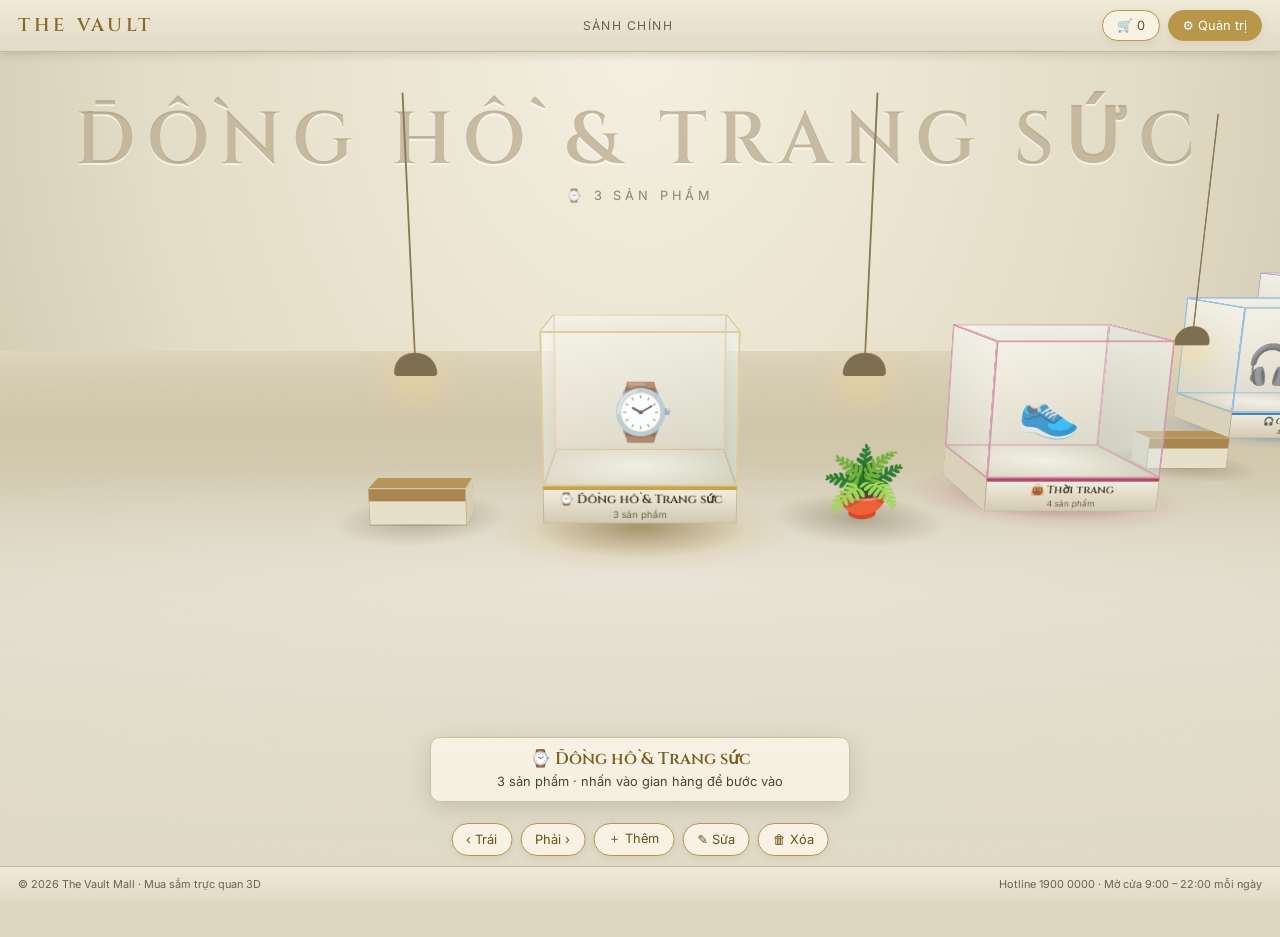
==== index.html @ 627761dc "Rename Mall-web7.html to index.html" ====
<!DOCTYPE html>
<html lang="vi">
<head>
<meta charset="UTF-8">
<meta name="viewport" content="width=device-width, initial-scale=1.0">
<title>The Vault – Gian hàng 3D</title>
<link href="https://fonts.googleapis.com/css2?family=Cinzel:wght@400;600&family=Inter:wght@300;400;600&display=swap" rel="stylesheet">
<style>
:root{--gold:#b8964a;--ink:#2d281d;--ease:cubic-bezier(.3,.7,.2,1)}
*{box-sizing:border-box}
html,body{margin:0;height:100%;overflow:hidden;background:#ddd6c1;color:var(--ink);font-family:Inter,system-ui,sans-serif;user-select:none;touch-action:none}
input{user-select:text}
/* ===== Khung nhìn (sơn trắng ngà) ===== */
.view{position:absolute;inset:52px 0 34px;background:radial-gradient(ellipse at 50% 0%,#f4efdf,#e3dcc6 55%,#c7bda2);transition:opacity .7s,transform .7s}
.view.off{opacity:0;pointer-events:none}
#hall.off{transform:scale(.9)}
.scene{position:absolute;inset:0;perspective:1000px;perspective-origin:50% 45%;transform:scale(var(--k,1))}
.world{position:absolute;inset:0;transform-style:preserve-3d}
.f{position:absolute}
/* ===== Sảnh: sàn đá và các tủ kính trưng bày ===== */
.stage{position:absolute;left:50%;top:50%;transform-style:preserve-3d;transition:transform .9s var(--ease);will-change:transform}
.stage.dive{transition:transform 1.3s cubic-bezier(.55,0,.85,.45)}
.lf{position:absolute;left:-1800px;top:-1000px;width:3600px;height:2000px;transform:translate3d(0,106px,-400px) rotateX(90deg);
 background:radial-gradient(ellipse 45% 22% at 50% 78%,rgba(255,255,255,.4),transparent),linear-gradient(#dcd4bb,#cfc5aa 45%,#e0dac7)}
.sh{position:absolute;left:-160px;top:-140px;width:320px;height:280px;transition:transform .8s var(--ease);
 background:radial-gradient(ellipse,rgba(70,55,25,.34) 0,transparent 52%),radial-gradient(ellipse,color-mix(in srgb,var(--c) 38%,transparent) 0,transparent 72%)}
.dc{position:absolute;left:0;top:0;width:0;height:0;transform-style:preserve-3d;transition:transform .8s var(--ease)}
.shd{position:absolute;left:-110px;top:-110px;width:220px;height:220px;transform:translateY(-2px) rotateX(90deg);background:radial-gradient(ellipse,rgba(70,55,25,.3) 0,transparent 62%)}
.plt{position:absolute;left:-45px;top:-92px;width:90px;height:90px;font-size:80px;text-align:center;line-height:90px}
.bn{position:absolute;left:-55px;top:-44px;width:110px;height:44px;transform-style:preserve-3d}
.bn .f{background:#e6dfca;border:1px solid #c0b595}
.bn .bf{width:110px;height:44px;transform:translateZ(22px);background:linear-gradient(#a98550 0 34%,#e6dfca 34%)}
.bn .bt{top:-22px;width:110px;height:44px;transform:rotateX(90deg);background:#b8935a}
.bn .bs1,.bn .bs2{left:33px;top:0;width:44px;height:44px;background:#d6cdb3}
.bn .bs1{transform:rotateY(-90deg) translateZ(55px)}.bn .bs2{transform:rotateY(90deg) translateZ(55px)}
.pd{position:absolute;left:-1px;top:-470px;width:2px;height:290px;background:#8a7a58}
.pd::after{content:'';position:absolute;left:-23px;top:276px;width:48px;height:26px;border-radius:24px 24px 4px 4px;background:#7d6f50;box-shadow:0 18px 34px 8px rgba(255,214,130,.4)}
.sign{position:absolute;top:6%;left:0;right:0;text-align:center;pointer-events:none}
.sign b{display:block;font:600 clamp(2rem,6.5vw,4.6rem)/1.1 Cinzel,serif;letter-spacing:.14em;text-transform:uppercase;color:rgba(125,98,48,.4);text-shadow:0 2px 0 #fff9;animation:sg .7s ease both}
.sign small{display:block;margin-top:6px;font-size:.8rem;letter-spacing:.3em;text-transform:uppercase;color:rgba(107,98,80,.75)}
@keyframes sg{from{opacity:0;transform:translateY(12px)}}
.ws{position:absolute;left:50%;top:46%;width:900px;margin-left:-450px;text-align:center;transform:translate3d(0,-345px,-299px);pointer-events:none;
 font:600 40px Cinzel,serif;letter-spacing:.16em;text-transform:uppercase;color:color-mix(in srgb,var(--cc,#c9a24b) 45%,#8a7a58);opacity:.6}
.booth{position:absolute;left:-100px;top:-100px;width:200px;height:200px;transform-style:preserve-3d;cursor:pointer;transition:transform .8s var(--ease);will-change:transform}
.booth .f{background:linear-gradient(135deg,rgba(255,255,255,.36),rgba(190,224,236,.14));border:2px solid color-mix(in srgb,var(--c) 55%,#fff)}
.booth .bk{left:0;top:0;width:200px;height:160px;transform:translateZ(-80px);background:linear-gradient(#f0ebdb,#dcd4be)}
.booth .lw,.booth .rw{top:0;width:160px;height:160px;transform:rotateY(90deg)}
.booth .lw{left:-80px}.booth .rw{left:120px}
.booth .gf{left:0;top:0;width:200px;height:160px;transform:translateZ(80px)}
.booth .rf{left:0;top:-80px;width:200px;height:160px;transform:rotateX(90deg)}
.booth .cf{left:0;top:80px;width:200px;height:160px;transform:rotateX(90deg);background:radial-gradient(circle,#f4efe0,#d5ccb3);border-color:#c4b99a;box-shadow:none}
.booth .pf{left:0;top:160px;width:200px;height:40px;transform:translateZ(80px);background:linear-gradient(#f0ebdb,#d3cab3);border:1px solid #c0b595;border-top:4px solid var(--c);box-shadow:none;
 display:flex;flex-direction:column;align-items:center;justify-content:center;color:#3a3326;font:600 13px/1.15 Cinzel,serif;text-align:center}
.booth .pf small{font:400 10px Inter,sans-serif;color:#6b6250;margin-top:2px}
.booth .ps,.booth .pr2{top:160px;width:160px;height:40px;transform:rotateY(90deg);background:#d9d1ba;border:1px solid #c0b595;box-shadow:none}
.booth .ps{left:-80px}.booth .pr2{left:120px}
.booth .pv{left:50px;top:42px;width:100px;height:110px;display:grid;place-items:center;font-size:62px;background:none;border:0;box-shadow:none;transform:translateZ(0)}
.pv img{width:84px;height:84px;object-fit:contain}
/* ===== Hành lang (không trần) ===== */
#hall{--ln:color-mix(in srgb,var(--cc,#c9a24b) 55%,#8a7a58)}
#hall .world{transform:rotateX(-9deg) rotateY(-9deg);transform-origin:50% 46%}
.cam{position:absolute;left:50%;top:46%;transform-style:preserve-3d;transition:transform .8s cubic-bezier(.25,.8,.25,1);will-change:transform}
#pils{position:absolute;left:0;top:0;transform-style:preserve-3d}
.cam>.fl,.cam>.wl{position:absolute;left:-1500px;width:3000px}
.cam>.fl{top:-350px;height:1000px;transform:translateX(var(--q,0px)) translateZ(200px) rotateX(90deg);background:radial-gradient(ellipse 40% 25% at 50% 60%,rgba(255,255,255,.3),transparent),linear-gradient(#c9bfa4,#e0dac7)}
.cam>.wl{top:-370px;height:520px;transform:translateX(var(--q,0px)) translateZ(-300px);background:linear-gradient(transparent calc(100% - 3px),var(--ln) 0),linear-gradient(#ece6d3,#d6cdb3)}
.pil{position:absolute;top:-10px;width:120px;height:160px;transform-style:preserve-3d;cursor:pointer}
.pil .f{left:0;top:0;width:120px;height:160px}
.pil .fr{transform:translateZ(60px);background:linear-gradient(#efe9d8,#dcd3ba)}
.pil .l{transform:rotateY(-90deg) translateZ(60px);background:linear-gradient(#cfc5a8,#bdb294)}
.pil .r{transform:rotateY(90deg) translateZ(60px);background:linear-gradient(#e2dac3,#cdc3a6)}
.pil .tp{top:-60px;height:120px;transform:rotateX(90deg);background:linear-gradient(135deg,#f4efdf,#dcd3ba)}
.pil.on .tp{background:radial-gradient(circle,#fffaf0,#f2d58c 90%)}
.pl{left:15px;top:34px;width:90px;padding:6px 2px;text-align:center;transform:translateZ(61px);color:#3a3326;font:600 11px/1.15 Cinzel,serif;
 background:linear-gradient(#f7f2e3,#e6dec6);border:1px solid var(--gold);box-shadow:0 3px 8px #0003}
.pl i{display:block;margin-top:3px;font:600 10px Inter,sans-serif;font-style:normal;color:#7a5c1e}
.lamp{position:absolute;left:40px;top:-258px;width:40px;height:12px;border-radius:6px 6px 0 0;background:#7d6f50}
.sp{position:absolute;left:-10px;top:-150px;width:140px;height:140px;display:grid;place-items:center;font-size:84px;transform:translateZ(1px);
 opacity:.8;transition:transform .7s cubic-bezier(.34,1.4,.64,1),opacity .7s}
.pil.on .sp{transform:translateZ(1px) scale(1.3) translateY(-12px);opacity:1;text-shadow:0 20px 16px #0004}
.sp img{width:110px;height:110px;object-fit:contain;border-radius:10px}
.pv>div,.pil.on .sp>div{animation:fl 5s ease-in-out infinite}
@keyframes fl{50%{transform:translateY(-14px)}}
.cone{position:absolute;left:-70px;top:-240px;width:260px;height:240px;transform:translateZ(-1px);pointer-events:none;
 clip-path:polygon(38% 0,62% 0,100% 100%,0 100%);background:linear-gradient(rgba(255,214,120,.75),rgba(255,224,150,.08));opacity:0;transition:opacity .6s}
.pil.on .cone{opacity:1}
/* ===== Đầu trang, chân trang, điều khiển ===== */
.top,.ft{position:fixed;left:0;right:0;z-index:40;display:flex;align-items:center;justify-content:space-between;gap:12px;padding:0 18px;background:linear-gradient(#efe9d7,#e2dbc6);color:#6b6250}
.top{top:0;height:52px;border-bottom:1px solid #c4b99a;box-shadow:0 2px 10px #0002}
.ft{bottom:0;height:34px;border-top:1px solid #c4b99a;font-size:.68rem;white-space:nowrap;overflow:hidden}
.brand{font:600 1.15rem Cinzel,serif;letter-spacing:.2em;color:#8a6a2a}
.crumb{font-size:.76rem;text-transform:uppercase;letter-spacing:.12em}
.crumb a{color:#8a6a2a;cursor:pointer}
.tr{display:flex;gap:8px;align-items:center}
@media(max-width:640px){.crumb,.ft span:last-child{display:none}}
#info{position:fixed;left:50%;bottom:98px;transform:translateX(-50%);z-index:20;width:min(92vw,420px);text-align:center;padding:10px 14px;background:#f7f2e4f2;border:1px solid #cbbf9f;border-radius:10px;box-shadow:0 6px 24px #0002}
#info h2{margin:0 0 4px;font:600 1.05rem Cinzel,serif;color:#7a5c1e}
#info p{margin:2px 0;font-size:.8rem;color:#4b4435}
.pr{font-weight:600;margin:6px 0}
button{font:inherit;cursor:pointer;color:#6b4f17;background:#f7f2e4;border:1px solid var(--gold);border-radius:20px;padding:7px 14px;font-size:.8rem;box-shadow:0 2px 8px #0001}
button:hover{background:var(--gold);color:#fff}
.bar{position:fixed;bottom:44px;left:50%;transform:translateX(-50%);z-index:30;display:flex;gap:8px;flex-wrap:wrap;justify-content:center;width:96vw}
.adm{display:none}body.admin .adm{display:inline-block}
body[data-v=lobby] .ho{display:none}
body.admin #adm{background:var(--gold);color:#fff}
dialog{background:#f7f2e4;color:var(--ink);border:1px solid var(--gold);border-radius:12px;padding:18px;width:min(92vw,380px)}
dialog::backdrop{background:#0006}
dialog h3{margin:0 0 6px;font:600 1rem Cinzel,serif;color:#7a5c1e}
dialog label{display:block;margin:9px 0;font-size:.75rem;color:#6b6250}
dialog input{width:100%;margin-top:3px;padding:7px;background:#fff;color:#222;border:1px solid #cbbf9f;border-radius:6px}
dialog .ac{display:flex;gap:8px;justify-content:flex-end;margin-top:12px}
</style>
</head>
<body data-v="lobby" class="admin">

<header class="top"><b class="brand">THE VAULT</b><div class="crumb" id="sub"></div>
  <div class="tr"><button id="cart">🛒 0</button><button id="adm" title="Bật/tắt chế độ quản trị">⚙ Quản trị</button></div></header>

<!-- Sảnh gian hàng -->
<section id="lobby" class="view"><div class="sign" id="sign"></div><div class="scene"><div class="stage" id="stage"></div></div></section>
<!-- Hành lang -->
<section id="hall" class="view off"><div class="scene"><div class="world">
  <div class="ws" id="ws"></div>
  <div class="cam" id="cam"><div class="fl"></div><div class="wl"></div><div id="pils"></div></div>
</div></div></section>

<div id="info"></div>
<nav class="bar">
  <button id="back" class="ho">⌂ Về sảnh</button>
  <button id="prev">‹ Trái</button><button id="next">Phải ›</button>
  <button id="add" class="adm">＋ Thêm</button><button id="edit" class="adm">✎ Sửa</button><button id="del" class="adm">🗑 Xóa</button>
</nav>
<footer class="ft"><span>© 2026 The Vault Mall · Mua sắm trực quan 3D</span><span>Hotline 1900 0000 · Mở cửa 9:00 – 22:00 mỗi ngày</span></footer>
<dialog id="dlg"></dialog>

<script>
const $=s=>document.querySelector(s);
const esc=s=>String(s??'').replace(/[&<>"']/g,c=>({'&':'&amp;','<':'&lt;','>':'&gt;','"':'&quot;',"'":'&#39;'}[c]));
const money=n=>Number(n||0).toLocaleString('vi-VN')+'đ';
const uid=()=>Math.random().toString(36).slice(2,9);
const KEY='vault3d_v1', S=260; // S = khoảng cách giữa các trụ

/* ===== Dữ liệu (lưu trong localStorage) ===== */
const P=(name,price,icon,desc)=>({id:uid(),name,price,icon,desc,img:''});
const seed=()=>[
 {id:uid(),name:'Đồng hồ & Trang sức',icon:'⌚',color:'#c9a24b',products:[P('Chrono X1',24500000,'⌚','Đồng hồ cơ vỏ vàng, dây da thủ công'),P('Nhẫn Kim Cương',38000000,'💍','Kim cương tự nhiên 1 carat'),P('Vòng Ngọc',9800000,'📿','Ngọc bích chế tác thủ công')]},
 {id:uid(),name:'Thời trang',icon:'👜',color:'#b5486a',products:[P('Aero Steppers',1200000,'👟','Giày thể thao phiên bản giới hạn'),P('Lumière Tote',4600000,'👜','Túi da bê cao cấp'),P('Áo Khoác Da',6900000,'🧥','Da thật, lót lụa'),P('Mũ Dạ',890000,'🎩','Dáng cổ điển')]},
 {id:uid(),name:'Công nghệ',icon:'🎧',color:'#3a86c8',products:[P('Sonic Pro',8500000,'🎧','Tai nghe chống ồn chủ động'),P('Phone X',21900000,'📱','Màn hình OLED 120Hz'),P('Laptop Air',32000000,'💻','Mỏng nhẹ, pin 20 giờ'),P('Camera Pro',15500000,'📷','Cảm biến full-frame')]},
 {id:uid(),name:'Nước hoa & Làm đẹp',icon:'🧴',color:'#7a4fb5',products:[P('Essence No.5',3200000,'🧴','Hương hoa cỏ tinh tế'),P('Son Lụa',650000,'💄','Lì mịn, lâu trôi'),P('Gương Pha Lê',1800000,'🪞','Viền pha lê chạm khắc')]}
];
let cats;try{cats=JSON.parse(localStorage.getItem(KEY))}catch(e){}
if(!Array.isArray(cats)||!cats.length)cats=seed();
const save=()=>{try{localStorage.setItem(KEY,JSON.stringify(cats))}catch(e){}};

let view='lobby',cur=0,ci=0,pi=0,cart=0,R=380,step=0;
const act=()=>cur;
const art=o=>o.img?`<img src="${esc(o.img)}" alt="">`:esc(o.icon);

/* ===== Sảnh ===== */
// Các gian xếp theo cung tròn lớn (quay thẳng mặt ra trước), gian được chọn nằm giữa và nâng lên
const ps=(j,y)=>{const x=(j-cur)*500;return `translate3d(${x}px,${y}px,${-x*x/2000}px)`};
const bt=i=>ps(i,i===cur?-26:0);
const BENCH='<div class="bn"><div class="f bf"></div><div class="f bt"></div><div class="f bs1"></div><div class="f bs2"></div></div>';
let lastSign='';
function drawLobby(){
  const n=cats.length;cur=Math.max(0,Math.min(cur,n-1));
  let h='<div class="lf"></div>';
  for(let i=0;i<=n;i++)h+=`<div class="dc" style="transform:${ps(i-.5,106)}"><div class="shd"></div><div class="pd"></div>${i%2?'<div class="plt">🪴</div>':BENCH}</div>`; // đèn thả + ghế/cây giữa các gian
  h+=cats.map((c,i)=>`<div class="sh" style="--c:${esc(c.color)};transform:${ps(i,104)} rotateX(90deg)"></div>`).join('');
  h+=cats.map((c,i)=>{const p=c.products[0];return `<div class="booth" data-i="${i}" style="--c:${esc(c.color)};transform:${bt(i)}">
   <div class="f bk"></div><div class="f lw"></div><div class="f rw"></div><div class="f rf"></div><div class="f cf"></div>
   <div class="f ps"></div><div class="f pr2"></div>
   <div class="f pv"><div>${p?art(p):esc(c.icon)}</div></div><div class="f gf"></div>
   <div class="f pf">${esc(c.icon)} ${esc(c.name)}<small>${c.products.length} sản phẩm</small></div></div>`}).join('');
  $('#stage').innerHTML=h;
  turnLobby();
}
function turnLobby(dive){ // dive=true: lao thẳng vào gian hàng
  const st=$('#stage');st.classList.toggle('dive',!!dive);
  st.style.transform=dive?'rotateX(0deg) translateZ(1000px)':'rotateX(-12deg) translateZ(-100px)';
  document.querySelectorAll('.booth').forEach((b,i)=>{b.style.transform=bt(i);b.classList.toggle('on',i===cur)});
  document.querySelectorAll('#stage .sh').forEach((e,i)=>e.style.transform=ps(i,104)+' rotateX(90deg)');
  document.querySelectorAll('#stage .dc').forEach((e,i)=>e.style.transform=ps(i-.5,106));
  const c=cats[cur],k=c?c.id+c.name+c.icon+c.products.length:'';
  if(k!==lastSign){lastSign=k;$('#sign').innerHTML=c?`<b>${esc(c.name)}</b><small>${esc(c.icon)} ${c.products.length} sản phẩm</small>`:''}
  info();
}

/* ===== Hành lang ===== */
function drawHall(){
  const c=cats[ci],n=c.products.length;
  $('#hall').style.setProperty('--cc',c.color);
  $('#ws').textContent=c.icon+' '+c.name;
  let d='';
  for(let i=0;i<n;i++)d+=`<div class="dc" style="left:${i*S}px;top:150px"><div class="shd"></div></div>`;           // bóng dưới trụ
  for(let i=-1;i<n;i++)d+=`<div class="dc" style="left:${(i+.5)*S}px;top:150px;transform:translateZ(-170px)"><div class="shd" style="left:-75px;top:-40px;width:150px;height:80px"></div>${BENCH}</div>`; // ghế dài phía sau
  [-S*.9,(n-1)*S+S*.9].forEach(x=>d+=`<div class="dc" style="left:${x}px;top:150px"><div class="shd" style="left:-45px;top:-45px;width:90px;height:90px"></div><div class="plt">🪴</div></div>`); // cây hai đầu
  $('#pils').innerHTML=d+c.products.map((p,i)=>`<div class="pil" data-i="${i}" style="left:${i*S-60}px"><div class="lamp"></div><div class="cone"></div>
   <div class="f fr"></div><div class="f l"></div><div class="f r"></div><div class="f tp"></div>
   <div class="f pl">${esc(p.name)}<i>${money(p.price)}</i></div>
   <div class="sp"><div>${art(p)}</div></div></div>`).join('');
  moveHall();
}
function moveHall(){
  const x=pi*S,cam=$('#cam');
  cam.style.setProperty('--q',x+'px'); // sàn/tường đi theo camera, chỉ dùng transform (mượt)
  cam.style.transform=`translate3d(${-x}px,0,0)`;
  document.querySelectorAll('.pil').forEach((e,i)=>e.classList.toggle('on',i===pi));
  info();
}

/* ===== Thông tin ===== */
function info(){
  let h='';
  if(view==='lobby'){
    const c=cats[act()];$('#sub').textContent='Sảnh chính';
    h=c?`<h2>${esc(c.icon)} ${esc(c.name)}</h2><p>${c.products.length} sản phẩm · nhấn vào gian hàng để bước vào</p>`:'<p>Chưa có gian hàng. Nhấn ＋ Thêm để tạo.</p>';
  }else{
    const c=cats[ci],p=c.products[pi];$('#sub').innerHTML=`<a id="home">Sảnh chính</a> › ${esc(c.icon)} ${esc(c.name)}`;
    h=p?`<h2>${esc(p.name)}</h2><p>${esc(p.desc||'')}</p><div class="pr">${money(p.price)}</div><button class="buy">Thêm vào giỏ</button>`:'<p>Gian hàng trống. Nhấn ＋ Thêm để thêm sản phẩm.</p>';
  }
  $('#info').innerHTML=h;
}

/* ===== Điều hướng ===== */
function show(v){
  view=v;document.body.dataset.v=v;
  $('#lobby').classList.toggle('off',v!=='lobby');$('#hall').classList.toggle('off',v!=='hall');
  v==='lobby'?drawLobby():moveHall();
}
let busy=false;
function enter(i){
  if(busy||!cats.length)return;busy=true;
  cur=i;turnLobby(true);                             // phóng to nuốt trọn tầm nhìn
  setTimeout(()=>{ci=i;pi=0;drawHall();show('hall')},950);
  setTimeout(()=>busy=false,1400);
}
function go(d){
  if(busy)return;
  if(view==='lobby'){if(cats.length){cur=Math.max(0,Math.min(cats.length-1,cur+d));turnLobby()}}
  else{const m=cats[ci].products.length;if(m){pi=Math.max(0,Math.min(m-1,pi+d));moveHall()}}
}
addEventListener('keydown',e=>{
  if($('#dlg').open)return;const k=e.key;
  if(k==='ArrowRight'||k==='d')go(1);else if(k==='ArrowLeft'||k==='a')go(-1);
  else if(k==='Enter'&&view==='lobby'&&cats.length)enter(act());
  else if(k==='Escape'&&view==='hall')show('lobby');
});
let wt=0;addEventListener('wheel',e=>{
  const t=Date.now();if(t-wt<450)return;wt=t;
  const d=Math.abs(e.deltaX)>Math.abs(e.deltaY)?e.deltaX:e.deltaY;if(d)go(d>0?1:-1);
},{passive:true});
let sx=0,mv=false;
addEventListener('pointerdown',e=>{sx=e.clientX;mv=false});
addEventListener('pointerup',e=>{
  if(e.target.closest('dialog,.bar,#info,.tr'))return;
  const d=e.clientX-sx;if(Math.abs(d)>40){mv=true;go(d<0?1:-1)}
});
$('#lobby').addEventListener('click',e=>{if(mv)return;const b=e.target.closest('.booth');if(b)enter(+b.dataset.i)});
$('#hall').addEventListener('click',e=>{if(mv)return;const b=e.target.closest('.pil');if(b){pi=+b.dataset.i;moveHall()}});
$('#info').onclick=e=>{if(e.target.matches('.buy'))$('#cart').textContent='🛒 '+(++cart)};
$('#prev').onclick=()=>go(-1);$('#next').onclick=()=>go(1);
$('#back').onclick=()=>show('lobby');
$('#sub').onclick=e=>{if(e.target.id==='home'&&view==='hall')show('lobby')};
$('#adm').onclick=()=>document.body.classList.toggle('admin');

/* ===== Biểu mẫu thêm/sửa ===== */
function form(title,fields,vals,ok){
  const dlg=$('#dlg');
  dlg.innerHTML=`<form method="dialog"><h3>${title}</h3>`+
   fields.map(f=>`<label>${f[1]}<input name="${f[0]}" type="${f[2]||'text'}" value="${esc(vals[f[0]]??'')}" ${f[3]||''}></label>`).join('')+
   `<div class="ac"><button value="x" formnovalidate>Hủy</button><button value="ok">Lưu</button></div></form>`;
  dlg.returnValue='';
  dlg.onclose=()=>{if(dlg.returnValue==='ok')ok(Object.fromEntries(new FormData(dlg.querySelector('form'))))};
  dlg.showModal();
}
const shrink=f=>new Promise(r=>{ // thu nhỏ ảnh tải lên để lưu gọn
  const im=new Image();im.onload=()=>{const k=Math.min(1,256/Math.max(im.width,im.height)),c=document.createElement('canvas');
  c.width=im.width*k;c.height=im.height*k;c.getContext('2d').drawImage(im,0,0,c.width,c.height);r(c.toDataURL('image/webp',.85))};
  im.src=URL.createObjectURL(f);
});
function catForm(c){
  const isNew=!c;c=c||{name:'',icon:'🛍️',color:'#c9a24b'};
  form(isNew?'Thêm gian hàng':'Sửa gian hàng',[['name','Tên gian hàng','text','required'],['icon','Biểu tượng (emoji)'],['color','Màu chủ đạo','color']],c,d=>{
    if(isNew){cats.push({id:uid(),products:[],...d});cur=cats.length-1}else Object.assign(c,d);
    save();drawLobby();
  });
}
function prodForm(p){
  const isNew=!p,c=cats[ci];p=p||{name:'',price:0,icon:'📦',desc:'',img:''};
  const has=(p.img||'').startsWith('data:');
  form(isNew?'Thêm sản phẩm':'Sửa sản phẩm',[['name','Tên sản phẩm','text','required'],['price','Giá (đồng)','number','min="0"'],['icon','Biểu tượng (emoji)'],['desc','Mô tả ngắn'],['url','Link ảnh (tùy chọn)','url'],['file','Hoặc tải ảnh lên','file','accept="image/*"']],
   {...p,url:has?'':p.img},async d=>{
    let img=d.url.trim();
    if(d.file&&d.file.size)img=await shrink(d.file);else if(!img&&has)img=p.img;
    const v={name:d.name,price:+d.price||0,icon:d.icon||'📦',desc:d.desc,img};
    if(isNew){c.products.push({id:uid(),...v});pi=c.products.length-1}else Object.assign(p,v);
    save();drawHall();
  });
}
$('#add').onclick=()=>view==='lobby'?catForm():prodForm();
$('#edit').onclick=()=>{
  if(view==='lobby'){if(cats.length)catForm(cats[act()])}
  else{const p=cats[ci].products[pi];if(p)prodForm(p)}
};
$('#del').onclick=()=>{
  if(view==='lobby'){
    const i=act(),c=cats[i];
    if(c&&confirm(`Xóa gian hàng "${c.name}" cùng toàn bộ sản phẩm?`)){cats.splice(i,1);save();drawLobby()}
  }else{
    const l=cats[ci].products,p=l[pi];
    if(p&&confirm(`Xóa sản phẩm "${p.name}"?`)){l.splice(pi,1);pi=Math.max(0,Math.min(pi,l.length-1));save();drawHall()}
  }
};

/* ===== Khởi động ===== */
const fit=()=>document.documentElement.style.setProperty('--k',Math.max(.5,Math.min(1,(innerHeight-86)/760,innerWidth/820)));
addEventListener('resize',fit);fit();
drawLobby();
</script>
</body>
</html>
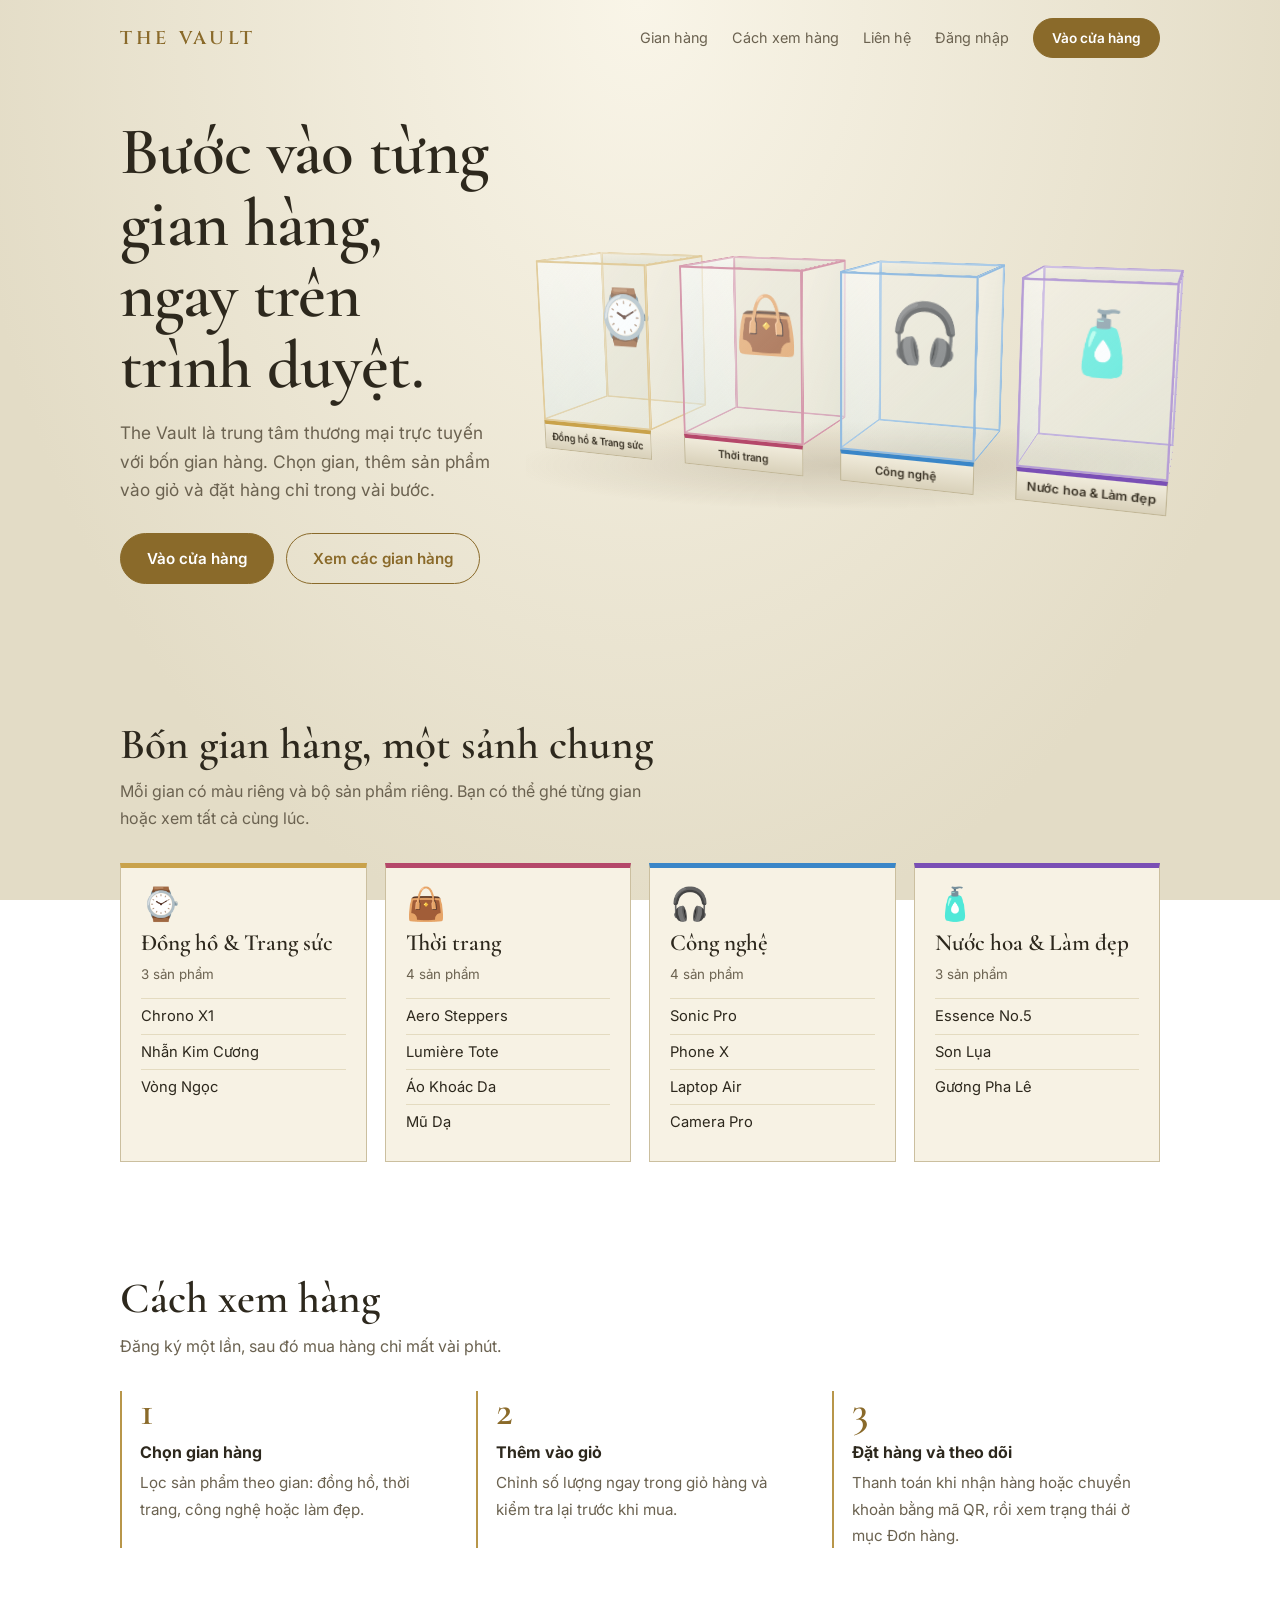
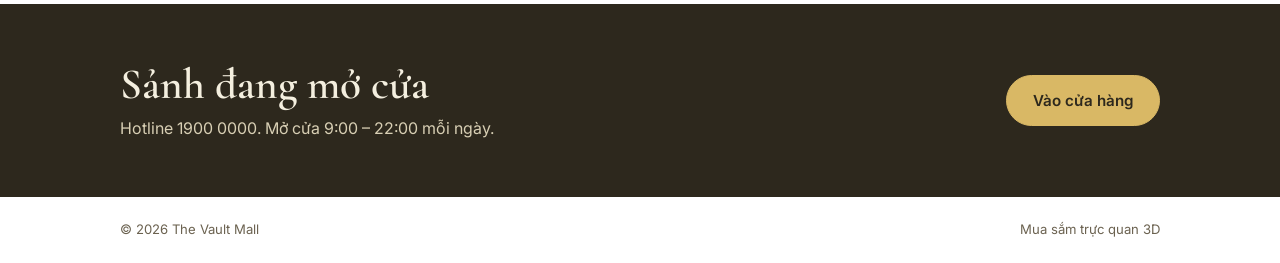
==== commit 7457da3d: "Add files via upload" ====
--- a/index.html
+++ b/index.html
@@ -3,320 +3,171 @@
 <head>
 <meta charset="UTF-8">
 <meta name="viewport" content="width=device-width, initial-scale=1.0">
-<title>The Vault – Gian hàng 3D</title>
-<link href="https://fonts.googleapis.com/css2?family=Cinzel:wght@400;600&family=Inter:wght@300;400;600&display=swap" rel="stylesheet">
+<title>The Vault – Trung tâm thương mại trực tuyến</title>
+<meta name="description" content="The Vault là trung tâm thương mại trực tuyến với bốn gian hàng. Chọn gian, thêm sản phẩm vào giỏ và đặt hàng chỉ trong vài bước.">
+<link href="https://fonts.googleapis.com/css2?family=Cinzel:wght@600&family=Cormorant+Garamond:wght@500;600;700&family=Inter:wght@400;600&display=swap" rel="stylesheet">
 <style>
-:root{--gold:#b8964a;--ink:#2d281d;--ease:cubic-bezier(.3,.7,.2,1)}
+:root{--ivory:#f7f2e4;--parch:#e3dcc6;--ink:#2d281d;--mute:#6b6250;--gold:#b8964a;--gold-d:#8a6a2a;--line:#cbbf9f}
 *{box-sizing:border-box}
-html,body{margin:0;height:100%;overflow:hidden;background:#ddd6c1;color:var(--ink);font-family:Inter,system-ui,sans-serif;user-select:none;touch-action:none}
-input{user-select:text}
-/* ===== Khung nhìn (sơn trắng ngà) ===== */
-.view{position:absolute;inset:52px 0 34px;background:radial-gradient(ellipse at 50% 0%,#f4efdf,#e3dcc6 55%,#c7bda2);transition:opacity .7s,transform .7s}
-.view.off{opacity:0;pointer-events:none}
-#hall.off{transform:scale(.9)}
-.scene{position:absolute;inset:0;perspective:1000px;perspective-origin:50% 45%;transform:scale(var(--k,1))}
-.world{position:absolute;inset:0;transform-style:preserve-3d}
-.f{position:absolute}
-/* ===== Sảnh: sàn đá và các tủ kính trưng bày ===== */
-.stage{position:absolute;left:50%;top:50%;transform-style:preserve-3d;transition:transform .9s var(--ease);will-change:transform}
-.stage.dive{transition:transform 1.3s cubic-bezier(.55,0,.85,.45)}
-.lf{position:absolute;left:-1800px;top:-1000px;width:3600px;height:2000px;transform:translate3d(0,106px,-400px) rotateX(90deg);
- background:radial-gradient(ellipse 45% 22% at 50% 78%,rgba(255,255,255,.4),transparent),linear-gradient(#dcd4bb,#cfc5aa 45%,#e0dac7)}
-.sh{position:absolute;left:-160px;top:-140px;width:320px;height:280px;transition:transform .8s var(--ease);
- background:radial-gradient(ellipse,rgba(70,55,25,.34) 0,transparent 52%),radial-gradient(ellipse,color-mix(in srgb,var(--c) 38%,transparent) 0,transparent 72%)}
-.dc{position:absolute;left:0;top:0;width:0;height:0;transform-style:preserve-3d;transition:transform .8s var(--ease)}
-.shd{position:absolute;left:-110px;top:-110px;width:220px;height:220px;transform:translateY(-2px) rotateX(90deg);background:radial-gradient(ellipse,rgba(70,55,25,.3) 0,transparent 62%)}
-.plt{position:absolute;left:-45px;top:-92px;width:90px;height:90px;font-size:80px;text-align:center;line-height:90px}
-.bn{position:absolute;left:-55px;top:-44px;width:110px;height:44px;transform-style:preserve-3d}
-.bn .f{background:#e6dfca;border:1px solid #c0b595}
-.bn .bf{width:110px;height:44px;transform:translateZ(22px);background:linear-gradient(#a98550 0 34%,#e6dfca 34%)}
-.bn .bt{top:-22px;width:110px;height:44px;transform:rotateX(90deg);background:#b8935a}
-.bn .bs1,.bn .bs2{left:33px;top:0;width:44px;height:44px;background:#d6cdb3}
-.bn .bs1{transform:rotateY(-90deg) translateZ(55px)}.bn .bs2{transform:rotateY(90deg) translateZ(55px)}
-.pd{position:absolute;left:-1px;top:-470px;width:2px;height:290px;background:#8a7a58}
-.pd::after{content:'';position:absolute;left:-23px;top:276px;width:48px;height:26px;border-radius:24px 24px 4px 4px;background:#7d6f50;box-shadow:0 18px 34px 8px rgba(255,214,130,.4)}
-.sign{position:absolute;top:6%;left:0;right:0;text-align:center;pointer-events:none}
-.sign b{display:block;font:600 clamp(2rem,6.5vw,4.6rem)/1.1 Cinzel,serif;letter-spacing:.14em;text-transform:uppercase;color:rgba(125,98,48,.4);text-shadow:0 2px 0 #fff9;animation:sg .7s ease both}
-.sign small{display:block;margin-top:6px;font-size:.8rem;letter-spacing:.3em;text-transform:uppercase;color:rgba(107,98,80,.75)}
-@keyframes sg{from{opacity:0;transform:translateY(12px)}}
-.ws{position:absolute;left:50%;top:46%;width:900px;margin-left:-450px;text-align:center;transform:translate3d(0,-345px,-299px);pointer-events:none;
- font:600 40px Cinzel,serif;letter-spacing:.16em;text-transform:uppercase;color:color-mix(in srgb,var(--cc,#c9a24b) 45%,#8a7a58);opacity:.6}
-.booth{position:absolute;left:-100px;top:-100px;width:200px;height:200px;transform-style:preserve-3d;cursor:pointer;transition:transform .8s var(--ease);will-change:transform}
-.booth .f{background:linear-gradient(135deg,rgba(255,255,255,.36),rgba(190,224,236,.14));border:2px solid color-mix(in srgb,var(--c) 55%,#fff)}
-.booth .bk{left:0;top:0;width:200px;height:160px;transform:translateZ(-80px);background:linear-gradient(#f0ebdb,#dcd4be)}
-.booth .lw,.booth .rw{top:0;width:160px;height:160px;transform:rotateY(90deg)}
-.booth .lw{left:-80px}.booth .rw{left:120px}
-.booth .gf{left:0;top:0;width:200px;height:160px;transform:translateZ(80px)}
-.booth .rf{left:0;top:-80px;width:200px;height:160px;transform:rotateX(90deg)}
-.booth .cf{left:0;top:80px;width:200px;height:160px;transform:rotateX(90deg);background:radial-gradient(circle,#f4efe0,#d5ccb3);border-color:#c4b99a;box-shadow:none}
-.booth .pf{left:0;top:160px;width:200px;height:40px;transform:translateZ(80px);background:linear-gradient(#f0ebdb,#d3cab3);border:1px solid #c0b595;border-top:4px solid var(--c);box-shadow:none;
- display:flex;flex-direction:column;align-items:center;justify-content:center;color:#3a3326;font:600 13px/1.15 Cinzel,serif;text-align:center}
-.booth .pf small{font:400 10px Inter,sans-serif;color:#6b6250;margin-top:2px}
-.booth .ps,.booth .pr2{top:160px;width:160px;height:40px;transform:rotateY(90deg);background:#d9d1ba;border:1px solid #c0b595;box-shadow:none}
-.booth .ps{left:-80px}.booth .pr2{left:120px}
-.booth .pv{left:50px;top:42px;width:100px;height:110px;display:grid;place-items:center;font-size:62px;background:none;border:0;box-shadow:none;transform:translateZ(0)}
-.pv img{width:84px;height:84px;object-fit:contain}
-/* ===== Hành lang (không trần) ===== */
-#hall{--ln:color-mix(in srgb,var(--cc,#c9a24b) 55%,#8a7a58)}
-#hall .world{transform:rotateX(-9deg) rotateY(-9deg);transform-origin:50% 46%}
-.cam{position:absolute;left:50%;top:46%;transform-style:preserve-3d;transition:transform .8s cubic-bezier(.25,.8,.25,1);will-change:transform}
-#pils{position:absolute;left:0;top:0;transform-style:preserve-3d}
-.cam>.fl,.cam>.wl{position:absolute;left:-1500px;width:3000px}
-.cam>.fl{top:-350px;height:1000px;transform:translateX(var(--q,0px)) translateZ(200px) rotateX(90deg);background:radial-gradient(ellipse 40% 25% at 50% 60%,rgba(255,255,255,.3),transparent),linear-gradient(#c9bfa4,#e0dac7)}
-.cam>.wl{top:-370px;height:520px;transform:translateX(var(--q,0px)) translateZ(-300px);background:linear-gradient(transparent calc(100% - 3px),var(--ln) 0),linear-gradient(#ece6d3,#d6cdb3)}
-.pil{position:absolute;top:-10px;width:120px;height:160px;transform-style:preserve-3d;cursor:pointer}
-.pil .f{left:0;top:0;width:120px;height:160px}
-.pil .fr{transform:translateZ(60px);background:linear-gradient(#efe9d8,#dcd3ba)}
-.pil .l{transform:rotateY(-90deg) translateZ(60px);background:linear-gradient(#cfc5a8,#bdb294)}
-.pil .r{transform:rotateY(90deg) translateZ(60px);background:linear-gradient(#e2dac3,#cdc3a6)}
-.pil .tp{top:-60px;height:120px;transform:rotateX(90deg);background:linear-gradient(135deg,#f4efdf,#dcd3ba)}
-.pil.on .tp{background:radial-gradient(circle,#fffaf0,#f2d58c 90%)}
-.pl{left:15px;top:34px;width:90px;padding:6px 2px;text-align:center;transform:translateZ(61px);color:#3a3326;font:600 11px/1.15 Cinzel,serif;
- background:linear-gradient(#f7f2e3,#e6dec6);border:1px solid var(--gold);box-shadow:0 3px 8px #0003}
-.pl i{display:block;margin-top:3px;font:600 10px Inter,sans-serif;font-style:normal;color:#7a5c1e}
-.lamp{position:absolute;left:40px;top:-258px;width:40px;height:12px;border-radius:6px 6px 0 0;background:#7d6f50}
-.sp{position:absolute;left:-10px;top:-150px;width:140px;height:140px;display:grid;place-items:center;font-size:84px;transform:translateZ(1px);
- opacity:.8;transition:transform .7s cubic-bezier(.34,1.4,.64,1),opacity .7s}
-.pil.on .sp{transform:translateZ(1px) scale(1.3) translateY(-12px);opacity:1;text-shadow:0 20px 16px #0004}
-.sp img{width:110px;height:110px;object-fit:contain;border-radius:10px}
-.pv>div,.pil.on .sp>div{animation:fl 5s ease-in-out infinite}
-@keyframes fl{50%{transform:translateY(-14px)}}
-.cone{position:absolute;left:-70px;top:-240px;width:260px;height:240px;transform:translateZ(-1px);pointer-events:none;
- clip-path:polygon(38% 0,62% 0,100% 100%,0 100%);background:linear-gradient(rgba(255,214,120,.75),rgba(255,224,150,.08));opacity:0;transition:opacity .6s}
-.pil.on .cone{opacity:1}
-/* ===== Đầu trang, chân trang, điều khiển ===== */
-.top,.ft{position:fixed;left:0;right:0;z-index:40;display:flex;align-items:center;justify-content:space-between;gap:12px;padding:0 18px;background:linear-gradient(#efe9d7,#e2dbc6);color:#6b6250}
-.top{top:0;height:52px;border-bottom:1px solid #c4b99a;box-shadow:0 2px 10px #0002}
-.ft{bottom:0;height:34px;border-top:1px solid #c4b99a;font-size:.68rem;white-space:nowrap;overflow:hidden}
-.brand{font:600 1.15rem Cinzel,serif;letter-spacing:.2em;color:#8a6a2a}
-.crumb{font-size:.76rem;text-transform:uppercase;letter-spacing:.12em}
-.crumb a{color:#8a6a2a;cursor:pointer}
-.tr{display:flex;gap:8px;align-items:center}
-@media(max-width:640px){.crumb,.ft span:last-child{display:none}}
-#info{position:fixed;left:50%;bottom:98px;transform:translateX(-50%);z-index:20;width:min(92vw,420px);text-align:center;padding:10px 14px;background:#f7f2e4f2;border:1px solid #cbbf9f;border-radius:10px;box-shadow:0 6px 24px #0002}
-#info h2{margin:0 0 4px;font:600 1.05rem Cinzel,serif;color:#7a5c1e}
-#info p{margin:2px 0;font-size:.8rem;color:#4b4435}
-.pr{font-weight:600;margin:6px 0}
-button{font:inherit;cursor:pointer;color:#6b4f17;background:#f7f2e4;border:1px solid var(--gold);border-radius:20px;padding:7px 14px;font-size:.8rem;box-shadow:0 2px 8px #0001}
-button:hover{background:var(--gold);color:#fff}
-.bar{position:fixed;bottom:44px;left:50%;transform:translateX(-50%);z-index:30;display:flex;gap:8px;flex-wrap:wrap;justify-content:center;width:96vw}
-.adm{display:none}body.admin .adm{display:inline-block}
-body[data-v=lobby] .ho{display:none}
-body.admin #adm{background:var(--gold);color:#fff}
-dialog{background:#f7f2e4;color:var(--ink);border:1px solid var(--gold);border-radius:12px;padding:18px;width:min(92vw,380px)}
-dialog::backdrop{background:#0006}
-dialog h3{margin:0 0 6px;font:600 1rem Cinzel,serif;color:#7a5c1e}
-dialog label{display:block;margin:9px 0;font-size:.75rem;color:#6b6250}
-dialog input{width:100%;margin-top:3px;padding:7px;background:#fff;color:#222;border:1px solid #cbbf9f;border-radius:6px}
-dialog .ac{display:flex;gap:8px;justify-content:flex-end;margin-top:12px}
+html{scroll-behavior:smooth}
+body{margin:0;background:radial-gradient(ellipse at 50% 0,#f9f5e8,var(--parch) 75%) fixed;color:var(--ink);font:400 1rem/1.65 Inter,system-ui,sans-serif}
+a{color:inherit}
+:focus-visible{outline:3px solid var(--gold-d);outline-offset:3px}
+.wrap{max-width:1080px;margin:0 auto;padding:0 20px}
+h1,h2,.num{font-family:"Cormorant Garamond",Georgia,serif;font-weight:600}
+
+/* Đầu trang */
+.top{display:flex;align-items:center;justify-content:space-between;gap:16px;padding:18px 0}
+.brand{font:600 1.15rem Cinzel,serif;letter-spacing:.2em;color:var(--gold-d);text-decoration:none}
+.links{display:flex;align-items:center;gap:24px;font-size:.9rem}
+.links a{text-decoration:none;color:var(--mute)}
+.links a:hover{color:var(--ink)}
+.btn{display:inline-block;padding:12px 26px;border-radius:999px;background:var(--gold-d);border:1px solid var(--gold-d);color:#fff;font-weight:600;font-size:.95rem;text-decoration:none;transition:background .2s}
+.btn:hover{background:#6f5420}
+.btn.alt{background:transparent;color:var(--gold-d)}
+.btn.alt:hover{background:#8a6a2a1a}
+.links .btn{padding:8px 18px;color:#fff;font-size:.85rem}
+@media(max-width:640px){.links a:not(.btn){display:none}}
+
+/* Hero */
+.hero{display:grid;grid-template-columns:1.05fr 1fr;gap:32px;align-items:center;padding:40px 0 80px}
+.hero h1{margin:0 0 18px;font-size:clamp(2.5rem,5.6vw,4.2rem);line-height:1.06;letter-spacing:-.01em}
+.hero p{margin:0 0 28px;max-width:46ch;font-size:1.08rem;color:var(--mute)}
+.cta{display:flex;flex-wrap:wrap;gap:12px}
+@media(max-width:860px){.hero{grid-template-columns:1fr;padding-bottom:56px}}
+
+/* Dãy tủ kính 3D (CSS thuần, cùng ngôn ngữ với cửa hàng) */
+.stage{perspective:1000px;display:grid;place-items:center;min-height:340px;background:radial-gradient(ellipse 52% 13% at 50% 84%,#5a46282e,transparent)}
+.row{display:flex;gap:38px;transform-style:preserve-3d;transform:rotateX(-10deg) rotateY(-20deg) scale(var(--s,1))}
+@media(max-width:860px){.row{--s:.85}}
+@media(max-width:520px){.row{--s:.52}.stage{min-height:260px}}
+.bo{position:relative;width:130px;height:170px;transform-style:preserve-3d}
+.bo i{position:absolute;border:2px solid color-mix(in srgb,var(--c) 55%,#fff);background:linear-gradient(135deg,#ffffff5c,#bee0ec26)}
+.bo .a,.bo .z{inset:0}
+.bo .a{transform:translateZ(60px)}
+.bo .z{transform:translateZ(-60px);background:#ebe5d2}
+.bo .l,.bo .r{left:5px;top:0;width:120px;height:170px}
+.bo .l{transform:rotateY(-90deg) translateZ(65px)}
+.bo .r{transform:rotateY(90deg) translateZ(65px)}
+.bo .t{left:0;top:25px;width:130px;height:120px;transform:rotateX(90deg) translateZ(85px)}
+.pv{position:absolute;inset:34px 0 auto;text-align:center;font-size:58px;line-height:1;transform:translateZ(0)}
+.pv span{display:block;animation:fl 5s ease-in-out infinite;animation-delay:var(--d,0s)}
+@keyframes fl{50%{transform:translateY(-12px)}}
+.nm{position:absolute;left:0;top:170px;width:130px;padding:6px 4px;text-align:center;transform:translateZ(60px);
+ background:linear-gradient(#f0ebdb,#d9d1ba);border:1px solid #c0b595;border-top:4px solid var(--c);font-size:.7rem;font-weight:600;line-height:1.25;color:#3a3326}
+
+/* Các phần nội dung */
+section{padding:56px 0}
+h2{margin:0 0 10px;font-size:clamp(1.9rem,3.6vw,2.7rem);line-height:1.12}
+.lead{margin:0 0 32px;max-width:56ch;color:var(--mute)}
+
+.cats{display:grid;grid-template-columns:repeat(auto-fit,minmax(220px,1fr));gap:18px}
+.cat{background:var(--ivory);border:1px solid var(--line);border-top:5px solid var(--c);padding:20px 20px 22px}
+.cat .ic{font-size:2rem;line-height:1}
+.cat h3{margin:10px 0 2px;font:600 1.45rem/1.2 "Cormorant Garamond",Georgia,serif}
+.cat small{color:var(--mute)}
+.cat ul{margin:12px 0 0;padding:0;list-style:none;font-size:.92rem}
+.cat li{padding:5px 0;border-top:1px solid #e4dbc0}
+
+.steps{display:grid;grid-template-columns:repeat(auto-fit,minmax(230px,1fr));gap:28px;margin:0;padding:0;list-style:none;counter-reset:s}
+.steps li{counter-increment:s;padding-left:18px;border-left:2px solid var(--gold)}
+.steps li::before{content:counter(s);display:block;font:600 2.6rem/1 "Cormorant Garamond",Georgia,serif;color:var(--gold-d)}
+.steps b{display:block;margin:6px 0 4px}
+.steps span{color:var(--mute);font-size:.95rem}
+.keys{margin:32px 0 0;font-size:.9rem;color:var(--mute)}
+kbd{padding:1px 7px;border:1px solid var(--line);border-bottom-width:2px;border-radius:5px;background:var(--ivory);font:600 .8rem Inter,sans-serif;color:var(--ink)}
+
+.band{background:var(--ink);color:#f4efdf;padding:56px 0}
+.band .wrap{display:flex;flex-wrap:wrap;align-items:center;justify-content:space-between;gap:24px}
+.band h2{margin:0 0 6px}
+.band p{margin:0;color:#d8cfb4}
+.band .btn{background:#d9b865;border-color:#d9b865;color:var(--ink)}
+.band .btn:hover{background:#ecd08a}
+
+footer{padding:22px 0;font-size:.82rem;color:var(--mute)}
+footer .wrap{display:flex;flex-wrap:wrap;justify-content:space-between;gap:6px 24px}
+
+@media(prefers-reduced-motion:reduce){html{scroll-behavior:auto}.pv span{animation:none}.btn{transition:none}}
 </style>
 </head>
-<body data-v="lobby" class="admin">
+<body>
 
-<header class="top"><b class="brand">THE VAULT</b><div class="crumb" id="sub"></div>
-  <div class="tr"><button id="cart">🛒 0</button><button id="adm" title="Bật/tắt chế độ quản trị">⚙ Quản trị</button></div></header>
+<div class="wrap">
+  <header class="top">
+    <a class="brand" href="index.html">THE VAULT</a>
+    <nav class="links" aria-label="Điều hướng chính">
+      <a href="#gian-hang">Gian hàng</a>
+      <a href="#cach-xem">Cách xem hàng</a>
+      <a href="#lien-he">Liên hệ</a>
+      <a href="dang-nhap.html">Đăng nhập</a>
+      <a class="btn" href="san-pham.html">Vào cửa hàng</a>
+    </nav>
+  </header>
 
-<!-- Sảnh gian hàng -->
-<section id="lobby" class="view"><div class="sign" id="sign"></div><div class="scene"><div class="stage" id="stage"></div></div></section>
-<!-- Hành lang -->
-<section id="hall" class="view off"><div class="scene"><div class="world">
-  <div class="ws" id="ws"></div>
-  <div class="cam" id="cam"><div class="fl"></div><div class="wl"></div><div id="pils"></div></div>
-</div></div></section>
+  <main>
+    <div class="hero">
+      <div>
+        <h1>Bước vào từng gian hàng, ngay trên trình duyệt.</h1>
+        <p>The Vault là trung tâm thương mại trực tuyến với bốn gian hàng. Chọn gian, thêm sản phẩm vào giỏ và đặt hàng chỉ trong vài bước.</p>
+        <div class="cta">
+          <a class="btn" href="san-pham.html">Vào cửa hàng</a>
+          <a class="btn alt" href="#gian-hang">Xem các gian hàng</a>
+        </div>
+      </div>
 
-<div id="info"></div>
-<nav class="bar">
-  <button id="back" class="ho">⌂ Về sảnh</button>
-  <button id="prev">‹ Trái</button><button id="next">Phải ›</button>
-  <button id="add" class="adm">＋ Thêm</button><button id="edit" class="adm">✎ Sửa</button><button id="del" class="adm">🗑 Xóa</button>
-</nav>
-<footer class="ft"><span>© 2026 The Vault Mall · Mua sắm trực quan 3D</span><span>Hotline 1900 0000 · Mở cửa 9:00 – 22:00 mỗi ngày</span></footer>
-<dialog id="dlg"></dialog>
+      <div class="stage" aria-hidden="true">
+        <div class="row">
+          <div class="bo" style="--c:#c9a24b"><i class="a"></i><i class="z"></i><i class="l"></i><i class="r"></i><i class="t"></i><div class="pv"><span>⌚</span></div><div class="nm">Đồng hồ &amp; Trang sức</div></div>
+          <div class="bo" style="--c:#b5486a"><i class="a"></i><i class="z"></i><i class="l"></i><i class="r"></i><i class="t"></i><div class="pv"><span style="--d:-1.2s">👜</span></div><div class="nm">Thời trang</div></div>
+          <div class="bo" style="--c:#3a86c8"><i class="a"></i><i class="z"></i><i class="l"></i><i class="r"></i><i class="t"></i><div class="pv"><span style="--d:-2.4s">🎧</span></div><div class="nm">Công nghệ</div></div>
+          <div class="bo" style="--c:#7a4fb5"><i class="a"></i><i class="z"></i><i class="l"></i><i class="r"></i><i class="t"></i><div class="pv"><span style="--d:-3.6s">🧴</span></div><div class="nm">Nước hoa &amp; Làm đẹp</div></div>
+        </div>
+      </div>
+    </div>
 
-<script>
-const $=s=>document.querySelector(s);
-const esc=s=>String(s??'').replace(/[&<>"']/g,c=>({'&':'&amp;','<':'&lt;','>':'&gt;','"':'&quot;',"'":'&#39;'}[c]));
-const money=n=>Number(n||0).toLocaleString('vi-VN')+'đ';
-const uid=()=>Math.random().toString(36).slice(2,9);
-const KEY='vault3d_v1', S=260; // S = khoảng cách giữa các trụ
+    <section id="gian-hang">
+      <h2>Bốn gian hàng, một sảnh chung</h2>
+      <p class="lead">Mỗi gian có màu riêng và bộ sản phẩm riêng. Bạn có thể ghé từng gian hoặc xem tất cả cùng lúc.</p>
+      <div class="cats">
+        <article class="cat" style="--c:#c9a24b"><div class="ic">⌚</div><h3>Đồng hồ &amp; Trang sức</h3><small>3 sản phẩm</small>
+          <ul><li>Chrono X1</li><li>Nhẫn Kim Cương</li><li>Vòng Ngọc</li></ul></article>
+        <article class="cat" style="--c:#b5486a"><div class="ic">👜</div><h3>Thời trang</h3><small>4 sản phẩm</small>
+          <ul><li>Aero Steppers</li><li>Lumière Tote</li><li>Áo Khoác Da</li><li>Mũ Dạ</li></ul></article>
+        <article class="cat" style="--c:#3a86c8"><div class="ic">🎧</div><h3>Công nghệ</h3><small>4 sản phẩm</small>
+          <ul><li>Sonic Pro</li><li>Phone X</li><li>Laptop Air</li><li>Camera Pro</li></ul></article>
+        <article class="cat" style="--c:#7a4fb5"><div class="ic">🧴</div><h3>Nước hoa &amp; Làm đẹp</h3><small>3 sản phẩm</small>
+          <ul><li>Essence No.5</li><li>Son Lụa</li><li>Gương Pha Lê</li></ul></article>
+      </div>
+    </section>
 
-/* ===== Dữ liệu (lưu trong localStorage) ===== */
-const P=(name,price,icon,desc)=>({id:uid(),name,price,icon,desc,img:''});
-const seed=()=>[
- {id:uid(),name:'Đồng hồ & Trang sức',icon:'⌚',color:'#c9a24b',products:[P('Chrono X1',24500000,'⌚','Đồng hồ cơ vỏ vàng, dây da thủ công'),P('Nhẫn Kim Cương',38000000,'💍','Kim cương tự nhiên 1 carat'),P('Vòng Ngọc',9800000,'📿','Ngọc bích chế tác thủ công')]},
- {id:uid(),name:'Thời trang',icon:'👜',color:'#b5486a',products:[P('Aero Steppers',1200000,'👟','Giày thể thao phiên bản giới hạn'),P('Lumière Tote',4600000,'👜','Túi da bê cao cấp'),P('Áo Khoác Da',6900000,'🧥','Da thật, lót lụa'),P('Mũ Dạ',890000,'🎩','Dáng cổ điển')]},
- {id:uid(),name:'Công nghệ',icon:'🎧',color:'#3a86c8',products:[P('Sonic Pro',8500000,'🎧','Tai nghe chống ồn chủ động'),P('Phone X',21900000,'📱','Màn hình OLED 120Hz'),P('Laptop Air',32000000,'💻','Mỏng nhẹ, pin 20 giờ'),P('Camera Pro',15500000,'📷','Cảm biến full-frame')]},
- {id:uid(),name:'Nước hoa & Làm đẹp',icon:'🧴',color:'#7a4fb5',products:[P('Essence No.5',3200000,'🧴','Hương hoa cỏ tinh tế'),P('Son Lụa',650000,'💄','Lì mịn, lâu trôi'),P('Gương Pha Lê',1800000,'🪞','Viền pha lê chạm khắc')]}
-];
-let cats;try{cats=JSON.parse(localStorage.getItem(KEY))}catch(e){}
-if(!Array.isArray(cats)||!cats.length)cats=seed();
-const save=()=>{try{localStorage.setItem(KEY,JSON.stringify(cats))}catch(e){}};
+    <section id="cach-xem">
+      <h2>Cách xem hàng</h2>
+      <p class="lead">Đăng ký một lần, sau đó mua hàng chỉ mất vài phút.</p>
+      <ol class="steps">
+        <li><b>Chọn gian hàng</b><span>Lọc sản phẩm theo gian: đồng hồ, thời trang, công nghệ hoặc làm đẹp.</span></li>
+        <li><b>Thêm vào giỏ</b><span>Chỉnh số lượng ngay trong giỏ hàng và kiểm tra lại trước khi mua.</span></li>
+        <li><b>Đặt hàng và theo dõi</b><span>Thanh toán khi nhận hàng hoặc chuyển khoản bằng mã QR, rồi xem trạng thái ở mục Đơn hàng.</span></li>
+      </ol>
+    </section>
+  </main>
+</div>
 
-let view='lobby',cur=0,ci=0,pi=0,cart=0,R=380,step=0;
-const act=()=>cur;
-const art=o=>o.img?`<img src="${esc(o.img)}" alt="">`:esc(o.icon);
+<div class="band" id="lien-he">
+  <div class="wrap">
+    <div>
+      <h2>Sảnh đang mở cửa</h2>
+      <p>Hotline 1900 0000. Mở cửa 9:00 – 22:00 mỗi ngày.</p>
+    </div>
+    <a class="btn" href="san-pham.html">Vào cửa hàng</a>
+  </div>
+</div>
 
-/* ===== Sảnh ===== */
-// Các gian xếp theo cung tròn lớn (quay thẳng mặt ra trước), gian được chọn nằm giữa và nâng lên
-const ps=(j,y)=>{const x=(j-cur)*500;return `translate3d(${x}px,${y}px,${-x*x/2000}px)`};
-const bt=i=>ps(i,i===cur?-26:0);
-const BENCH='<div class="bn"><div class="f bf"></div><div class="f bt"></div><div class="f bs1"></div><div class="f bs2"></div></div>';
-let lastSign='';
-function drawLobby(){
-  const n=cats.length;cur=Math.max(0,Math.min(cur,n-1));
-  let h='<div class="lf"></div>';
-  for(let i=0;i<=n;i++)h+=`<div class="dc" style="transform:${ps(i-.5,106)}"><div class="shd"></div><div class="pd"></div>${i%2?'<div class="plt">🪴</div>':BENCH}</div>`; // đèn thả + ghế/cây giữa các gian
-  h+=cats.map((c,i)=>`<div class="sh" style="--c:${esc(c.color)};transform:${ps(i,104)} rotateX(90deg)"></div>`).join('');
-  h+=cats.map((c,i)=>{const p=c.products[0];return `<div class="booth" data-i="${i}" style="--c:${esc(c.color)};transform:${bt(i)}">
-   <div class="f bk"></div><div class="f lw"></div><div class="f rw"></div><div class="f rf"></div><div class="f cf"></div>
-   <div class="f ps"></div><div class="f pr2"></div>
-   <div class="f pv"><div>${p?art(p):esc(c.icon)}</div></div><div class="f gf"></div>
-   <div class="f pf">${esc(c.icon)} ${esc(c.name)}<small>${c.products.length} sản phẩm</small></div></div>`}).join('');
-  $('#stage').innerHTML=h;
-  turnLobby();
-}
-function turnLobby(dive){ // dive=true: lao thẳng vào gian hàng
-  const st=$('#stage');st.classList.toggle('dive',!!dive);
-  st.style.transform=dive?'rotateX(0deg) translateZ(1000px)':'rotateX(-12deg) translateZ(-100px)';
-  document.querySelectorAll('.booth').forEach((b,i)=>{b.style.transform=bt(i);b.classList.toggle('on',i===cur)});
-  document.querySelectorAll('#stage .sh').forEach((e,i)=>e.style.transform=ps(i,104)+' rotateX(90deg)');
-  document.querySelectorAll('#stage .dc').forEach((e,i)=>e.style.transform=ps(i-.5,106));
-  const c=cats[cur],k=c?c.id+c.name+c.icon+c.products.length:'';
-  if(k!==lastSign){lastSign=k;$('#sign').innerHTML=c?`<b>${esc(c.name)}</b><small>${esc(c.icon)} ${c.products.length} sản phẩm</small>`:''}
-  info();
-}
+<footer>
+  <div class="wrap">
+    <span>© 2026 The Vault Mall</span>
+    <span>Mua sắm trực quan 3D</span>
+  </div>
+</footer>
 
-/* ===== Hành lang ===== */
-function drawHall(){
-  const c=cats[ci],n=c.products.length;
-  $('#hall').style.setProperty('--cc',c.color);
-  $('#ws').textContent=c.icon+' '+c.name;
-  let d='';
-  for(let i=0;i<n;i++)d+=`<div class="dc" style="left:${i*S}px;top:150px"><div class="shd"></div></div>`;           // bóng dưới trụ
-  for(let i=-1;i<n;i++)d+=`<div class="dc" style="left:${(i+.5)*S}px;top:150px;transform:translateZ(-170px)"><div class="shd" style="left:-75px;top:-40px;width:150px;height:80px"></div>${BENCH}</div>`; // ghế dài phía sau
-  [-S*.9,(n-1)*S+S*.9].forEach(x=>d+=`<div class="dc" style="left:${x}px;top:150px"><div class="shd" style="left:-45px;top:-45px;width:90px;height:90px"></div><div class="plt">🪴</div></div>`); // cây hai đầu
-  $('#pils').innerHTML=d+c.products.map((p,i)=>`<div class="pil" data-i="${i}" style="left:${i*S-60}px"><div class="lamp"></div><div class="cone"></div>
-   <div class="f fr"></div><div class="f l"></div><div class="f r"></div><div class="f tp"></div>
-   <div class="f pl">${esc(p.name)}<i>${money(p.price)}</i></div>
-   <div class="sp"><div>${art(p)}</div></div></div>`).join('');
-  moveHall();
-}
-function moveHall(){
-  const x=pi*S,cam=$('#cam');
-  cam.style.setProperty('--q',x+'px'); // sàn/tường đi theo camera, chỉ dùng transform (mượt)
-  cam.style.transform=`translate3d(${-x}px,0,0)`;
-  document.querySelectorAll('.pil').forEach((e,i)=>e.classList.toggle('on',i===pi));
-  info();
-}
-
-/* ===== Thông tin ===== */
-function info(){
-  let h='';
-  if(view==='lobby'){
-    const c=cats[act()];$('#sub').textContent='Sảnh chính';
-    h=c?`<h2>${esc(c.icon)} ${esc(c.name)}</h2><p>${c.products.length} sản phẩm · nhấn vào gian hàng để bước vào</p>`:'<p>Chưa có gian hàng. Nhấn ＋ Thêm để tạo.</p>';
-  }else{
-    const c=cats[ci],p=c.products[pi];$('#sub').innerHTML=`<a id="home">Sảnh chính</a> › ${esc(c.icon)} ${esc(c.name)}`;
-    h=p?`<h2>${esc(p.name)}</h2><p>${esc(p.desc||'')}</p><div class="pr">${money(p.price)}</div><button class="buy">Thêm vào giỏ</button>`:'<p>Gian hàng trống. Nhấn ＋ Thêm để thêm sản phẩm.</p>';
-  }
-  $('#info').innerHTML=h;
-}
-
-/* ===== Điều hướng ===== */
-function show(v){
-  view=v;document.body.dataset.v=v;
-  $('#lobby').classList.toggle('off',v!=='lobby');$('#hall').classList.toggle('off',v!=='hall');
-  v==='lobby'?drawLobby():moveHall();
-}
-let busy=false;
-function enter(i){
-  if(busy||!cats.length)return;busy=true;
-  cur=i;turnLobby(true);                             // phóng to nuốt trọn tầm nhìn
-  setTimeout(()=>{ci=i;pi=0;drawHall();show('hall')},950);
-  setTimeout(()=>busy=false,1400);
-}
-function go(d){
-  if(busy)return;
-  if(view==='lobby'){if(cats.length){cur=Math.max(0,Math.min(cats.length-1,cur+d));turnLobby()}}
-  else{const m=cats[ci].products.length;if(m){pi=Math.max(0,Math.min(m-1,pi+d));moveHall()}}
-}
-addEventListener('keydown',e=>{
-  if($('#dlg').open)return;const k=e.key;
-  if(k==='ArrowRight'||k==='d')go(1);else if(k==='ArrowLeft'||k==='a')go(-1);
-  else if(k==='Enter'&&view==='lobby'&&cats.length)enter(act());
-  else if(k==='Escape'&&view==='hall')show('lobby');
-});
-let wt=0;addEventListener('wheel',e=>{
-  const t=Date.now();if(t-wt<450)return;wt=t;
-  const d=Math.abs(e.deltaX)>Math.abs(e.deltaY)?e.deltaX:e.deltaY;if(d)go(d>0?1:-1);
-},{passive:true});
-let sx=0,mv=false;
-addEventListener('pointerdown',e=>{sx=e.clientX;mv=false});
-addEventListener('pointerup',e=>{
-  if(e.target.closest('dialog,.bar,#info,.tr'))return;
-  const d=e.clientX-sx;if(Math.abs(d)>40){mv=true;go(d<0?1:-1)}
-});
-$('#lobby').addEventListener('click',e=>{if(mv)return;const b=e.target.closest('.booth');if(b)enter(+b.dataset.i)});
-$('#hall').addEventListener('click',e=>{if(mv)return;const b=e.target.closest('.pil');if(b){pi=+b.dataset.i;moveHall()}});
-$('#info').onclick=e=>{if(e.target.matches('.buy'))$('#cart').textContent='🛒 '+(++cart)};
-$('#prev').onclick=()=>go(-1);$('#next').onclick=()=>go(1);
-$('#back').onclick=()=>show('lobby');
-$('#sub').onclick=e=>{if(e.target.id==='home'&&view==='hall')show('lobby')};
-$('#adm').onclick=()=>document.body.classList.toggle('admin');
-
-/* ===== Biểu mẫu thêm/sửa ===== */
-function form(title,fields,vals,ok){
-  const dlg=$('#dlg');
-  dlg.innerHTML=`<form method="dialog"><h3>${title}</h3>`+
-   fields.map(f=>`<label>${f[1]}<input name="${f[0]}" type="${f[2]||'text'}" value="${esc(vals[f[0]]??'')}" ${f[3]||''}></label>`).join('')+
-   `<div class="ac"><button value="x" formnovalidate>Hủy</button><button value="ok">Lưu</button></div></form>`;
-  dlg.returnValue='';
-  dlg.onclose=()=>{if(dlg.returnValue==='ok')ok(Object.fromEntries(new FormData(dlg.querySelector('form'))))};
-  dlg.showModal();
-}
-const shrink=f=>new Promise(r=>{ // thu nhỏ ảnh tải lên để lưu gọn
-  const im=new Image();im.onload=()=>{const k=Math.min(1,256/Math.max(im.width,im.height)),c=document.createElement('canvas');
-  c.width=im.width*k;c.height=im.height*k;c.getContext('2d').drawImage(im,0,0,c.width,c.height);r(c.toDataURL('image/webp',.85))};
-  im.src=URL.createObjectURL(f);
-});
-function catForm(c){
-  const isNew=!c;c=c||{name:'',icon:'🛍️',color:'#c9a24b'};
-  form(isNew?'Thêm gian hàng':'Sửa gian hàng',[['name','Tên gian hàng','text','required'],['icon','Biểu tượng (emoji)'],['color','Màu chủ đạo','color']],c,d=>{
-    if(isNew){cats.push({id:uid(),products:[],...d});cur=cats.length-1}else Object.assign(c,d);
-    save();drawLobby();
-  });
-}
-function prodForm(p){
-  const isNew=!p,c=cats[ci];p=p||{name:'',price:0,icon:'📦',desc:'',img:''};
-  const has=(p.img||'').startsWith('data:');
-  form(isNew?'Thêm sản phẩm':'Sửa sản phẩm',[['name','Tên sản phẩm','text','required'],['price','Giá (đồng)','number','min="0"'],['icon','Biểu tượng (emoji)'],['desc','Mô tả ngắn'],['url','Link ảnh (tùy chọn)','url'],['file','Hoặc tải ảnh lên','file','accept="image/*"']],
-   {...p,url:has?'':p.img},async d=>{
-    let img=d.url.trim();
-    if(d.file&&d.file.size)img=await shrink(d.file);else if(!img&&has)img=p.img;
-    const v={name:d.name,price:+d.price||0,icon:d.icon||'📦',desc:d.desc,img};
-    if(isNew){c.products.push({id:uid(),...v});pi=c.products.length-1}else Object.assign(p,v);
-    save();drawHall();
-  });
-}
-$('#add').onclick=()=>view==='lobby'?catForm():prodForm();
-$('#edit').onclick=()=>{
-  if(view==='lobby'){if(cats.length)catForm(cats[act()])}
-  else{const p=cats[ci].products[pi];if(p)prodForm(p)}
-};
-$('#del').onclick=()=>{
-  if(view==='lobby'){
-    const i=act(),c=cats[i];
-    if(c&&confirm(`Xóa gian hàng "${c.name}" cùng toàn bộ sản phẩm?`)){cats.splice(i,1);save();drawLobby()}
-  }else{
-    const l=cats[ci].products,p=l[pi];
-    if(p&&confirm(`Xóa sản phẩm "${p.name}"?`)){l.splice(pi,1);pi=Math.max(0,Math.min(pi,l.length-1));save();drawHall()}
-  }
-};
-
-/* ===== Khởi động ===== */
-const fit=()=>document.documentElement.style.setProperty('--k',Math.max(.5,Math.min(1,(innerHeight-86)/760,innerWidth/820)));
-addEventListener('resize',fit);fit();
-drawLobby();
-</script>
 </body>
 </html>
